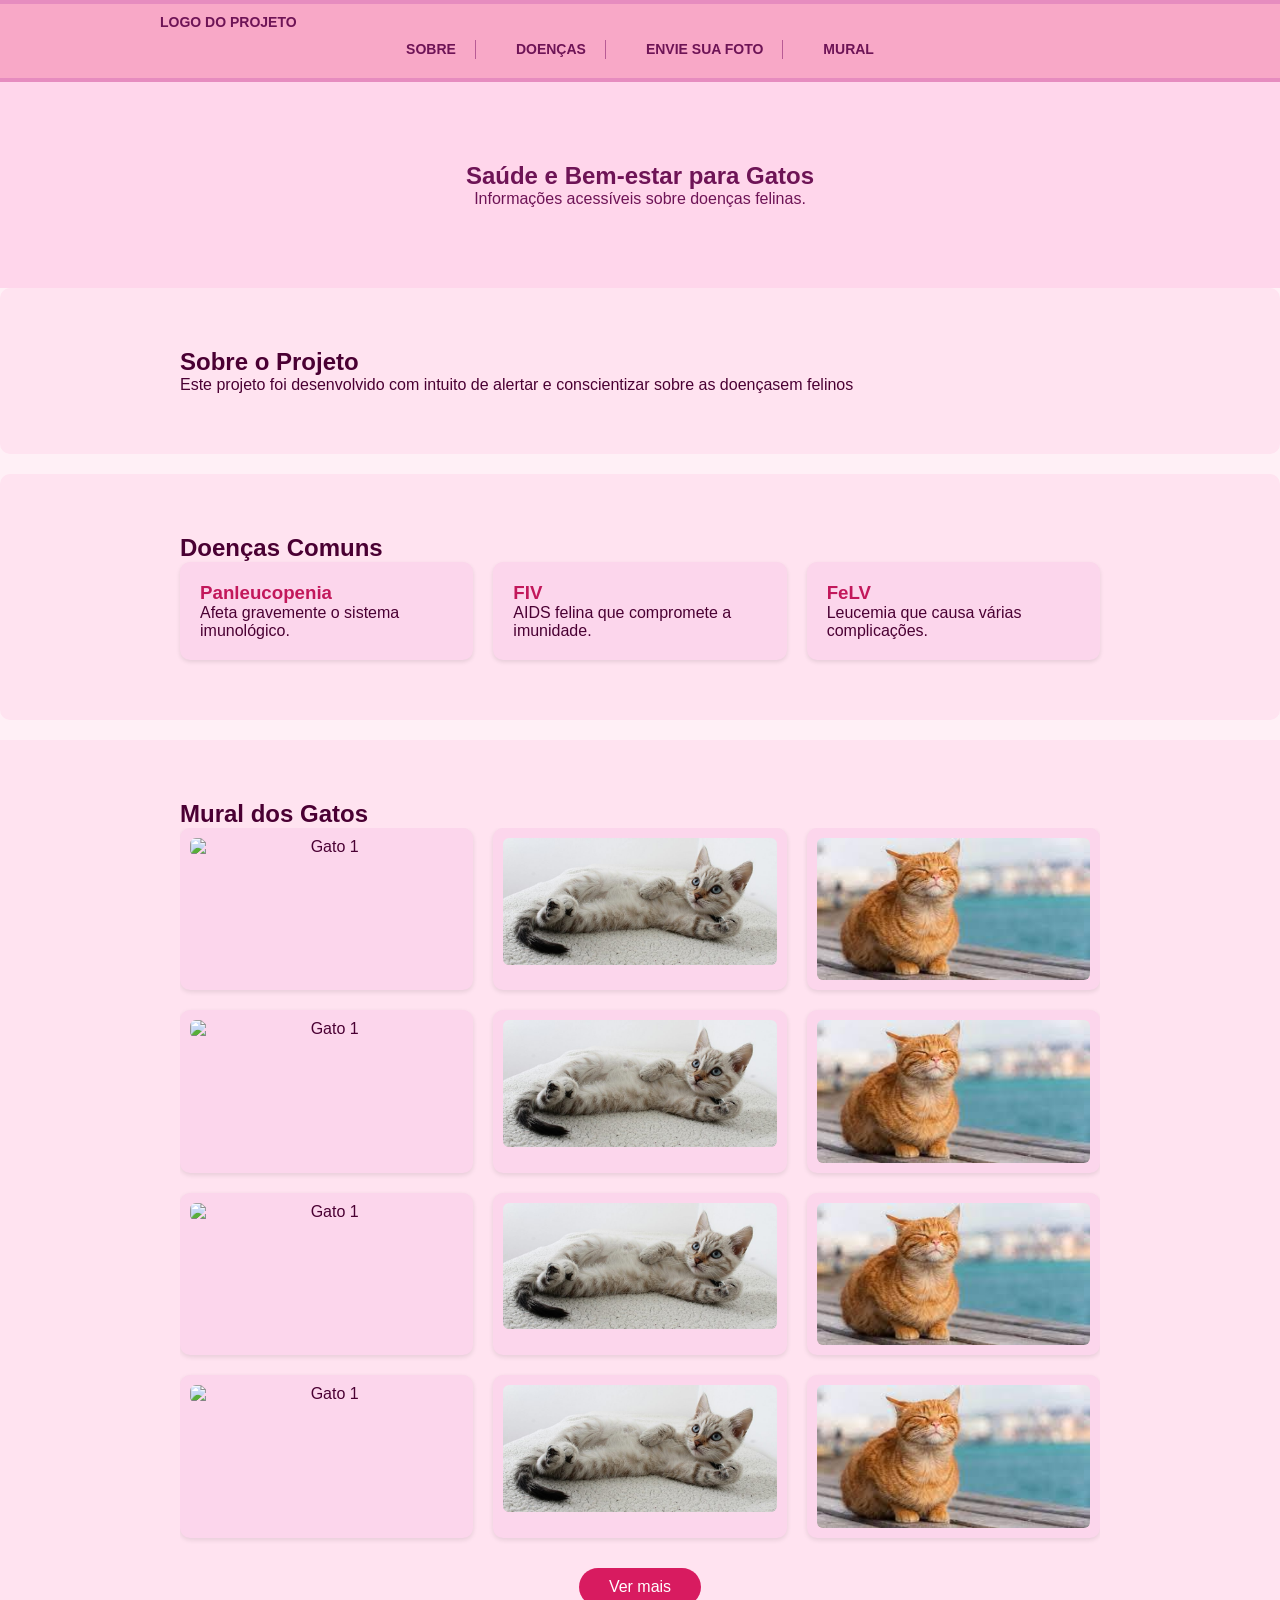
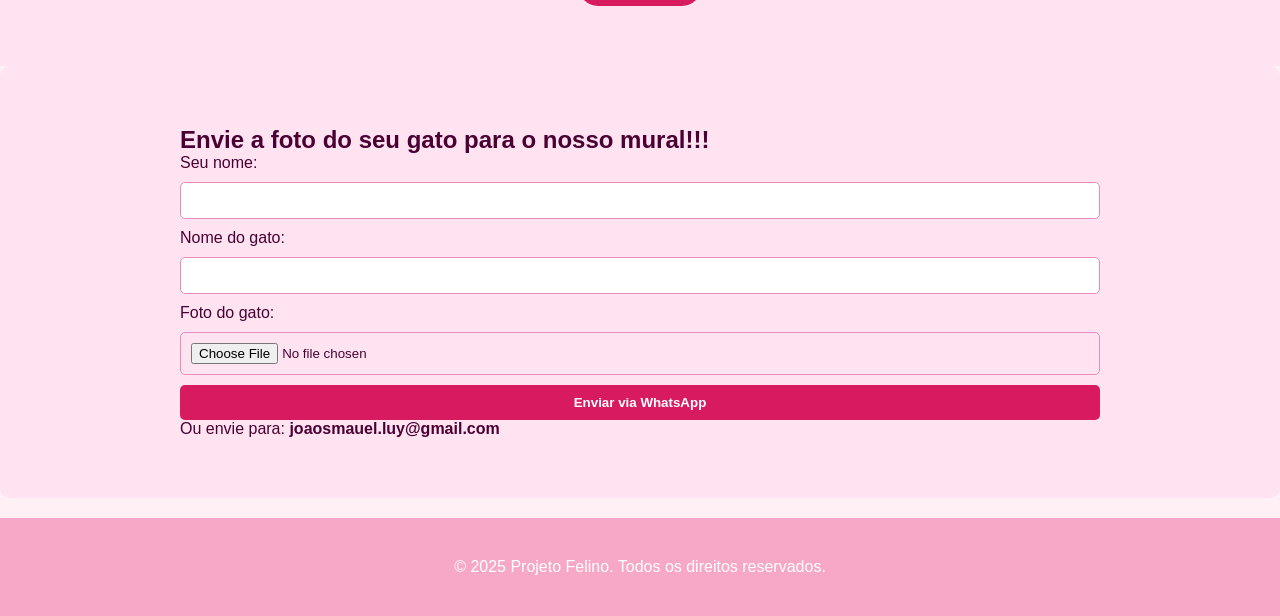
==== index.html @ 4109ca5e "first commit" ====
<!DOCTYPE html>
<html lang="pt-BR">

<head>
    <meta charset="UTF-8">
    <meta name="viewport" content="width=device-width, initial-scale=1.0">
    <title>Projeto Felino</title>
    <link rel="stylesheet" href="style.css">
</head>

<body>

    <header>
        <div class="nav-container">
            <nav>
                <div class="nav-header">
                    <div class="logo">Logo do Projeto</div>
                    <button class="menu-toggle" aria-label="Abrir menu">
                        &#9776;
                    </button>
                </div>

                <ul class="nav-links">
                    <li><a href="#sobre">Sobre</a></li>
                    <li><a href="#doencas">Doenças</a></li>
                    <li><a href="#envio">Envie sua Foto</a></li>
                    <li><a href="#mural">Mural</a></li>
                </ul>
            </nav>
        </div>
    </header>

    <section id="inicio" class="hero">
        <div class="container">
            <h2>Saúde e Bem-estar para Gatos</h2>
            <p>Informações acessíveis sobre doenças felinas.</p>
        </div>
    </section>

    <section id="sobre" class="sobre">
        <div class="container">
            <h2>Sobre o Projeto</h2>
            <p>Este projeto foi desenvolvido com intuito de alertar e conscientizar sobre as doençasem felinos</p>
        </div>
    </section>

    <section id="posts" class="doencas">
        <div class="container">
            <h2>Doenças Comuns</h2>
            <div class="cards">
                <div class="card">
                    <h3>Panleucopenia</h3>
                    <p>Afeta gravemente o sistema imunológico.</p>
                </div>
                <div class="card">
                    <h3>FIV</h3>
                    <p>AIDS felina que compromete a imunidade.</p>
                </div>
                <div class="card">
                    <h3>FeLV</h3>
                    <p>Leucemia que causa várias complicações.</p>
                </div>
            </div>
        </div>
    </section>

    <section class="mural">
        <div class="container">
            <h2>Mural dos Gatos</h2>
            <div class="mural-grid" id="mural">
                <div class="foto"><img src="images/gato1.jpg" alt="Gato 1"></div>
                <div class="foto"><img src="images/gato2.jpg" alt="Gato 2"></div>
                <div class="foto"><img src="images/gato3.jpg" alt="Gato 3"></div>
                <div class="foto"><img src="images/gato1.jpg" alt="Gato 1"></div>
                <div class="foto"><img src="images/gato2.jpg" alt="Gato 2"></div>
                <div class="foto"><img src="images/gato3.jpg" alt="Gato 3"></div>
                <div class="foto"><img src="images/gato1.jpg" alt="Gato 1"></div>
                <div class="foto"><img src="images/gato2.jpg" alt="Gato 2"></div>
                <div class="foto"><img src="images/gato3.jpg" alt="Gato 3"></div>
                <div class="foto"><img src="images/gato1.jpg" alt="Gato 1"></div>
                <div class="foto"><img src="images/gato2.jpg" alt="Gato 2"></div>
                <div class="foto"><img src="images/gato3.jpg" alt="Gato 3"></div>
                <div class="foto"><img src="images/gato1.jpg" alt="Gato 1"></div>
                <div class="foto"><img src="images/gato2.jpg" alt="Gato 2"></div>
                <div class="foto"><img src="images/gato3.jpg" alt="Gato 3"></div>
                <div class="foto"><img src="images/gato1.jpg" alt="Gato 1"></div>
                <div class="foto"><img src="images/gato2.jpg" alt="Gato 2"></div>
                <div class="foto"><img src="images/gato3.jpg" alt="Gato 3"></div>
            </div>

            <button id="verMaisBtn">Ver mais</button>
        </div>
    </section>


    <section id="quadros" class="envio">
        <div class="container">
            <h2>Envie a foto do seu gato para o nosso mural!!!</h2>
            <form action="https://wa.me/42999690560?text=Envio%20de%20foto%20de%20gato" method="get" target="_blank">
                <label for="nome">Seu nome:</label>
                <input type="text" id="nome" name="nome" required>

                <label for="gato">Nome do gato:</label>
                <input type="text" id="gato" name="gato" required>

                <label for="foto">Foto do gato:</label>
                <input type="file" id="foto" name="foto" accept="image/*">

                <button type="submit">Enviar via WhatsApp</button>
            </form>
            <p>Ou envie para: <strong>joaosmauel.luy@gmail.com</strong></p>
        </div>
    </section>

    <footer>
        <div class="container">
            <p>&copy; 2025 Projeto Felino. Todos os direitos reservados.</p>
        </div>
    </footer>

    <script>
        const mural = document.getElementById("mural");
        const btn = document.getElementById("verMaisBtn");

        let linhasExibidas = 3;

        function getLinhaAltura() {
            const largura = window.innerWidth;
            if (largura < 480) return 280; // 1 coluna
            else if (largura < 768) return 280; // 2 colunas
            else return 280; // 3 colunas
        }

        btn.addEventListener("click", () => {
            linhasExibidas += 3;
            mural.style.maxHeight = `${linhasExibidas * getLinhaAltura()}px`;

            if (mural.children.length <= linhasExibidas * 3) {
                btn.style.display = "none";
            }
        });

        const menuToggle = document.querySelector('.menu-toggle');
        const navLinks = document.querySelector('.nav-links');

        menuToggle.addEventListener('click', () => {
            navLinks.classList.toggle('active');
        });
    </script>
</body>
</html>
---- style.css ----
* {
    margin: 0;
    padding: 0;
    box-sizing: border-box;
}

body {
    font-family: "Segoe UI", sans-serif;
    background-color: #fff0f6;
    color: #4a0033;
}

.container {
    max-width: 960px;
    margin: auto;
    padding: 20px;
}

header {
    background-color: #f8a8c7;
    border-top: 4px solid #e68cbf;
    border-bottom: 4px solid #e68cbf;
}

.nav-container {
    max-width: 960px;
    margin: auto;
    padding: 10px 0;
}

nav ul {
    display: flex;
    justify-content: center;
    align-items: center;
    list-style: none;
}

nav ul li {
    margin: 0 10px;
    padding: 10px 20px;
    position: relative;
}

nav ul li:not(:last-child)::after {
    content: "";
    position: absolute;
    right: 0;
    top: 25%;
    height: 50%;
    border-right: 1px solid #b85b95;
}

nav a {
    color: #6e1456;
    font-weight: bold;
    text-decoration: none;
    text-transform: uppercase;
    font-size: 14px;
}

.hero {
    background: #ffd6eb;
    padding: 60px 20px;
    text-align: center;
    color: #6e1456;
}

.sobre,
.doencas,
.envio {
    padding: 40px 20px;
    background-color: #ffe3f0;
    margin-bottom: 20px;
    border-radius: 10px;
}

.cards {
    display: flex;
    flex-wrap: wrap;
    gap: 20px;
}

.card {
    background-color: #fcd6ec;
    padding: 20px;
    border-radius: 10px;
    flex: 1 1 calc(33% - 20px);
    box-shadow: 0 2px 4px rgba(0, 0, 0, 0.1);
}

.card h3 {
    color: #c2185b;
}

.mural {
    background-color: #ffe3f0;
    padding: 40px 20px;
    overflow: hidden;
}

.mural-grid {
    display: grid;
    grid-template-columns: repeat(3, 1fr);
    gap: 20px;
    max-height: 720px;
    overflow: hidden;
    transition: max-height 0.5s ease;
}

.foto {
    background-color: #fcd6ec;
    padding: 10px;
    border-radius: 10px;
    text-align: center;
    box-shadow: 0 2px 5px rgba(0, 0, 0, 0.1);
}

.foto img {
    width: 100%;
    height: auto;
    border-radius: 6px;
}

img {
    max-width: 100%;
    height: auto;
    display: block;
}


/* Botão "Ver mais" */
#verMaisBtn {
    display: block;
    margin: 20px auto 0;
    background-color: #d81b60;
    color: white;
    border: none;
    padding: 10px 30px;
    font-size: 16px;
    border-radius: 20px;
    cursor: pointer;
    transition: background 0.3s ease;
}

#verMaisBtn:hover {
    background-color: #ad1457;
}

form {
    display: flex;
    flex-direction: column;
    gap: 10px;
}

form input,
form button {
    padding: 10px;
    border-radius: 5px;
    border: 1px solid #e68cbf;
}

form button {
    background-color: #d81b60;
    color: white;
    font-weight: bold;
    cursor: pointer;
    border: none;
    transition: 0.3s;
}

form button:hover {
    background-color: #ad1457;
}

footer {
    text-align: center;
    padding: 20px;
    background-color: #f8a8c7;
    color: white;
}

@media (max-width: 1024px) {
    .container {
        padding: 20px 30px;
    }

    nav ul {
        flex-wrap: wrap;
        justify-content: center;
    }

    .card {
        flex: 1 1 100%;
    }

    .cards {
        flex-direction: column;
    }
}

/* Estilo do logo para igualar com os links do menu */
.logo {
    font-weight: bold;
    color: #6e1456;
    text-transform: uppercase;
    font-size: 14px;
    cursor: default;
}

/* Oculta o botão menu-toggle por padrão (desktop) */
.menu-toggle {
    display: none;
    background: none;
    border: none;
    font-size: 28px;
    color: #6e1456;
    cursor: pointer;
}

/* Nav-links padrão desktop */
.nav-links {
    display: flex;
    justify-content: center;
    align-items: center;
}

/* Em telas pequenas, mostra o menu-toggle e esconde nav-links */
@media (max-width: 768px) {
    .menu-toggle {
        display: block;
    }

    .nav-links {
        display: none;
        flex-direction: column;
        background-color: #f8a8c7;
        position: absolute;
        width: 100%;
        left: 0;
        top: 56px; /* altura do header */
        padding: 10px 0;
        border-bottom: 4px solid #e68cbf;
        z-index: 10;
    }

    /* Quando ativo, mostra o menu */
    .nav-links.active {
        display: flex;
    }

    nav ul li {
        margin: 10px 0;
        padding: 0;
        border: none;
    }

    nav ul li:not(:last-child)::after {
        display: none;
    }
}


@media (max-width: 480px) {
    .container {
        padding: 15px;
    }

    .hero h2 {
        font-size: 22px;
    }

    .hero p {
        font-size: 14px;
    }

    nav ul {
        flex-direction: column;
        gap: 6px;
    }

    .mural-grid {
        grid-template-columns: 1fr;
        max-height: calc(3 * 280px);
        /* 3 linhas de 1 coluna */
    }

    #verMaisBtn {
        width: 100%;
        font-size: 14px;
        padding: 12px;
    }
}
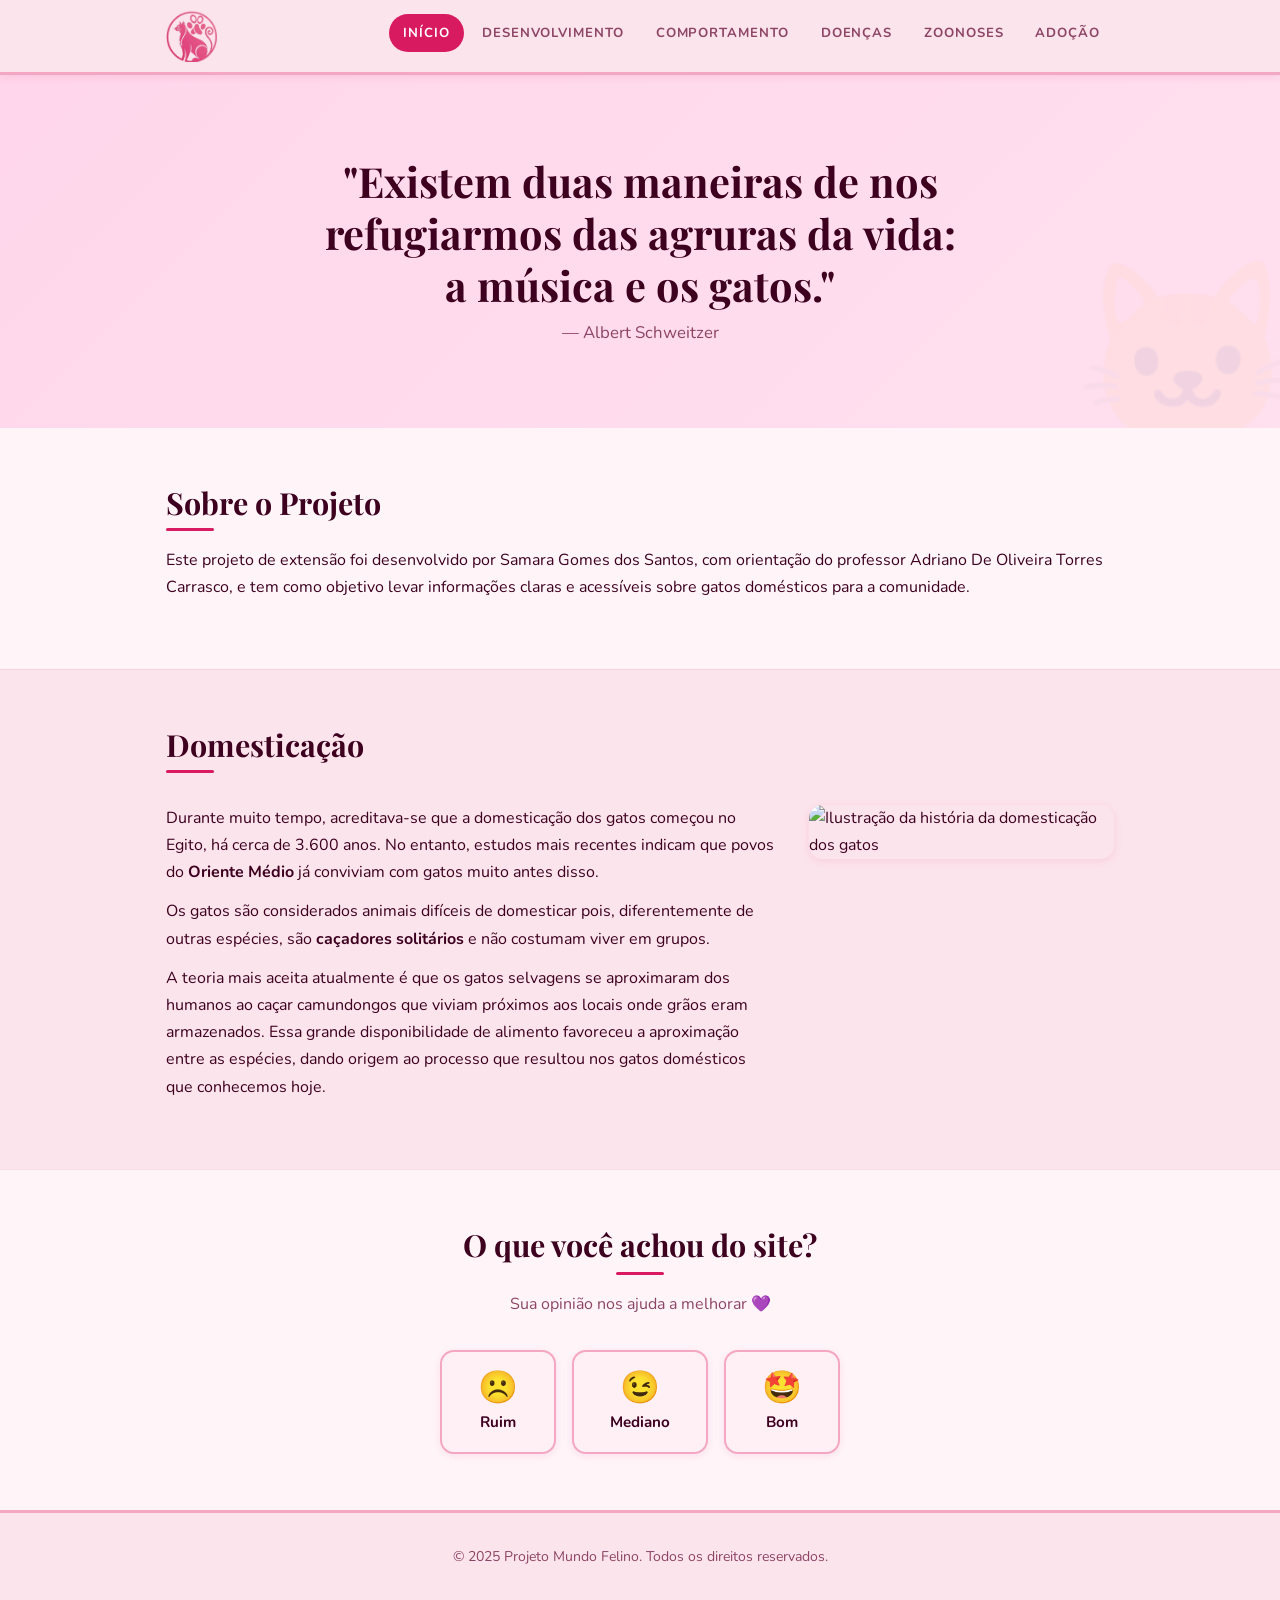
==== commit 50c1da06: "projeto_mundo_felino" ====
--- a/index.html
+++ b/index.html
@@ -4,148 +4,115 @@
 <head>
     <meta charset="UTF-8">
     <meta name="viewport" content="width=device-width, initial-scale=1.0">
-    <title>Projeto Felino</title>
-    <link rel="stylesheet" href="style.css">
+    <title>Mundo Felino — Saúde e Bem-estar para Gatos</title>
+    <meta name="description"
+        content="Informações claras e acessíveis sobre saúde, doenças e bem-estar de gatos domésticos.">
+    <link rel="icon" type="image/png" href="../images/logo.png">
+    <link rel="stylesheet" href="../css/shared.css">
+    <link rel="stylesheet" href="../css/index.css">
 </head>
 
 <body>
 
-    <header>
+    <header class="site-header">
         <div class="nav-container">
-            <nav>
-                <div class="nav-header">
-                    <div class="logo">Logo do Projeto</div>
-                    <button class="menu-toggle" aria-label="Abrir menu">
-                        &#9776;
-                    </button>
-                </div>
-
-                <ul class="nav-links">
-                    <li><a href="#sobre">Sobre</a></li>
-                    <li><a href="#doencas">Doenças</a></li>
-                    <li><a href="#envio">Envie sua Foto</a></li>
-                    <li><a href="#mural">Mural</a></li>
+            <a href="index.html" class="logo" aria-label="Mundo Felino — Início">
+                <img src="../images/logo.png" alt="Logo Mundo Felino">
+            </a>
+            <button class="menu-toggle" aria-label="Abrir menu" aria-expanded="false">☰</button>
+            <nav class="site-nav" aria-label="Navegação principal">
+                <ul>
+                    <li><a href="index.html" class="active">Início</a></li>
+                    <li><a href="desenvolvimento.html">Desenvolvimento</a></li>
+                    <li><a href="comportamento.html">Comportamento</a></li>
+                    <li><a href="doencas.html">Doenças</a></li>
+                    <li><a href="zoonoses.html">Zoonoses</a></li>
+                    <li><a href="adocao.html">Adoção</a></li>
                 </ul>
             </nav>
         </div>
     </header>
 
-    <section id="inicio" class="hero">
+    <section class="hero">
         <div class="container">
-            <h2>Saúde e Bem-estar para Gatos</h2>
-            <p>Informações acessíveis sobre doenças felinas.</p>
+            <h2>"Existem duas maneiras de nos refugiarmos das agruras da vida:<br>a música e os gatos."</h2>
+            <p>— Albert Schweitzer</p>
         </div>
     </section>
 
-    <section id="sobre" class="sobre">
+    <section class="section fade-in">
         <div class="container">
             <h2>Sobre o Projeto</h2>
-            <p>Este projeto foi desenvolvido com intuito de alertar e conscientizar sobre as doençasem felinos</p>
+            <p>Este projeto de extensão foi desenvolvido por Samara Gomes dos Santos, com orientação do professor
+                Adriano De Oliveira Torres Carrasco, e tem como objetivo levar informações claras e acessíveis sobre
+                gatos domésticos para a comunidade.</p>
         </div>
     </section>
 
-    <section id="posts" class="doencas">
+    <section class="section section--alt fade-in">
         <div class="container">
-            <h2>Doenças Comuns</h2>
-            <div class="cards">
-                <div class="card">
-                    <h3>Panleucopenia</h3>
-                    <p>Afeta gravemente o sistema imunológico.</p>
+            <h2>Domesticação</h2>
+
+            <div class="split-layout">
+                <div class="split-layout__text">
+                    <p>
+                        Durante muito tempo, acreditava-se que a domesticação dos gatos começou no Egito, há cerca de
+                        3.600 anos.
+                        No entanto, estudos mais recentes indicam que povos do <strong>Oriente Médio</strong> já
+                        conviviam com gatos muito antes disso.
+                    </p>
+                    <p>
+                        Os gatos são considerados animais difíceis de domesticar pois, diferentemente de outras
+                        espécies, são
+                        <strong>caçadores solitários</strong> e não costumam viver em grupos.
+                    </p>
+                    <p>
+                        A teoria mais aceita atualmente é que os gatos selvagens se aproximaram dos humanos ao caçar
+                        camundongos
+                        que viviam próximos aos locais onde grãos eram armazenados. Essa grande disponibilidade de
+                        alimento
+                        favoreceu a aproximação entre as espécies, dando origem ao processo que resultou nos gatos
+                        domésticos que conhecemos hoje.
+                    </p>
                 </div>
-                <div class="card">
-                    <h3>FIV</h3>
-                    <p>AIDS felina que compromete a imunidade.</p>
-                </div>
-                <div class="card">
-                    <h3>FeLV</h3>
-                    <p>Leucemia que causa várias complicações.</p>
+
+                <div class="split-layout__media">
+                    <img src="images/gato_domesticacao.jpg" alt="Ilustração da história da domesticação dos gatos">
                 </div>
             </div>
         </div>
     </section>
 
-    <section class="mural">
+    <section class="section feedback-section fade-in">
         <div class="container">
-            <h2>Mural dos Gatos</h2>
-            <div class="mural-grid" id="mural">
-                <div class="foto"><img src="images/gato1.jpg" alt="Gato 1"></div>
-                <div class="foto"><img src="images/gato2.jpg" alt="Gato 2"></div>
-                <div class="foto"><img src="images/gato3.jpg" alt="Gato 3"></div>
-                <div class="foto"><img src="images/gato1.jpg" alt="Gato 1"></div>
-                <div class="foto"><img src="images/gato2.jpg" alt="Gato 2"></div>
-                <div class="foto"><img src="images/gato3.jpg" alt="Gato 3"></div>
-                <div class="foto"><img src="images/gato1.jpg" alt="Gato 1"></div>
-                <div class="foto"><img src="images/gato2.jpg" alt="Gato 2"></div>
-                <div class="foto"><img src="images/gato3.jpg" alt="Gato 3"></div>
-                <div class="foto"><img src="images/gato1.jpg" alt="Gato 1"></div>
-                <div class="foto"><img src="images/gato2.jpg" alt="Gato 2"></div>
-                <div class="foto"><img src="images/gato3.jpg" alt="Gato 3"></div>
-                <div class="foto"><img src="images/gato1.jpg" alt="Gato 1"></div>
-                <div class="foto"><img src="images/gato2.jpg" alt="Gato 2"></div>
-                <div class="foto"><img src="images/gato3.jpg" alt="Gato 3"></div>
-                <div class="foto"><img src="images/gato1.jpg" alt="Gato 1"></div>
-                <div class="foto"><img src="images/gato2.jpg" alt="Gato 2"></div>
-                <div class="foto"><img src="images/gato3.jpg" alt="Gato 3"></div>
+            <h2>O que você achou do site?</h2>
+            <p style="color: var(--color-text-muted); margin-top: 8px;">Sua opinião nos ajuda a melhorar 💜</p>
+
+            <div class="feedback-options">
+                <button class="feedback-btn" data-tipo="ruim">
+                    <span class="emoji">☹️</span> Ruim
+                </button>
+                <button class="feedback-btn" data-tipo="mediano">
+                    <span class="emoji">😉</span> Mediano
+                </button>
+                <button class="feedback-btn" data-tipo="bom">
+                    <span class="emoji">🤩</span> Bom
+                </button>
             </div>
-
-            <button id="verMaisBtn">Ver mais</button>
         </div>
     </section>
 
-
-    <section id="quadros" class="envio">
-        <div class="container">
-            <h2>Envie a foto do seu gato para o nosso mural!!!</h2>
-            <form action="https://wa.me/42999690560?text=Envio%20de%20foto%20de%20gato" method="get" target="_blank">
-                <label for="nome">Seu nome:</label>
-                <input type="text" id="nome" name="nome" required>
-
-                <label for="gato">Nome do gato:</label>
-                <input type="text" id="gato" name="gato" required>
-
-                <label for="foto">Foto do gato:</label>
-                <input type="file" id="foto" name="foto" accept="image/*">
-
-                <button type="submit">Enviar via WhatsApp</button>
-            </form>
-            <p>Ou envie para: <strong>joaosmauel.luy@gmail.com</strong></p>
-        </div>
-    </section>
-
-    <footer>
-        <div class="container">
-            <p>&copy; 2025 Projeto Felino. Todos os direitos reservados.</p>
-        </div>
+    <footer class="site-footer">
+        <p>&copy; 2025 Projeto Mundo Felino. Todos os direitos reservados.</p>
     </footer>
 
-    <script>
-        const mural = document.getElementById("mural");
-        const btn = document.getElementById("verMaisBtn");
+    <a href="#" class="btn-top" aria-label="Voltar ao topo">↑</a>
 
-        let linhasExibidas = 3;
-
-        function getLinhaAltura() {
-            const largura = window.innerWidth;
-            if (largura < 480) return 280; // 1 coluna
-            else if (largura < 768) return 280; // 2 colunas
-            else return 280; // 3 colunas
-        }
-
-        btn.addEventListener("click", () => {
-            linhasExibidas += 3;
-            mural.style.maxHeight = `${linhasExibidas * getLinhaAltura()}px`;
-
-            if (mural.children.length <= linhasExibidas * 3) {
-                btn.style.display = "none";
-            }
-        });
-
-        const menuToggle = document.querySelector('.menu-toggle');
-        const navLinks = document.querySelector('.nav-links');
-
-        menuToggle.addEventListener('click', () => {
-            navLinks.classList.toggle('active');
-        });
+    <script src="../js/shared.js" defer></script>
+    <script type="module">
+        import { iniciarFeedback } from "../js/feedback.js";
+        document.addEventListener('DOMContentLoaded', iniciarFeedback);
     </script>
 </body>
+
 </html>
--- a/css/shared.css
+++ b/css/shared.css
@@ -0,0 +1,547 @@
+/* ============================================================
+   MUNDO FELINO — DESIGN SYSTEM COMPARTILHADO
+   Importado por todas as páginas
+   ============================================================ */
+
+/* --- Google Fonts --- */
+@import url('https://fonts.googleapis.com/css2?family=Playfair+Display:wght@600;700&family=Nunito:wght@400;500;600;700&display=swap');
+
+/* ============================================================
+   VARIÁVEIS DE DESIGN
+   ============================================================ */
+:root {
+  /* Cores principais */
+  --color-primary:       #d81b60;
+  --color-primary-dark:  #ad1457;
+  --color-primary-light: #f48fb1;
+
+  /* Backgrounds */
+  --color-bg:            #fff5f9;
+  --color-bg-section:    #fce4ec;
+  --color-bg-card:       #fff0f6;
+  --color-bg-highlight:  #ffd6eb;
+  --color-bg-header:     #fce4ec;
+
+  /* Texto */
+  --color-text:          #3d001f;
+  --color-text-muted:    #8d4565;
+  --color-text-light:    #fff;
+
+  /* Bordas e sombras */
+  --color-border:        #f4a7c3;
+  --shadow-sm:           0 2px 8px rgba(216, 27, 96, 0.10);
+  --shadow-md:           0 6px 24px rgba(216, 27, 96, 0.14);
+  --shadow-lg:           0 12px 40px rgba(216, 27, 96, 0.18);
+
+  /* Tipografia */
+  --font-display:        'Playfair Display', Georgia, serif;
+  --font-body:           'Nunito', 'Segoe UI', sans-serif;
+
+  /* Espaçamentos */
+  --spacing-xs:  8px;
+  --spacing-sm:  16px;
+  --spacing-md:  32px;
+  --spacing-lg:  56px;
+  --spacing-xl:  80px;
+
+  /* Bordas */
+  --radius-sm:  8px;
+  --radius-md:  14px;
+  --radius-lg:  24px;
+  --radius-pill: 100px;
+
+  /* Transições */
+  --transition: 0.28s cubic-bezier(0.4, 0, 0.2, 1);
+}
+
+/* ============================================================
+   RESET GLOBAL
+   ============================================================ */
+*, *::before, *::after {
+  margin: 0;
+  padding: 0;
+  box-sizing: border-box;
+}
+
+html {
+  scroll-behavior: smooth;
+  font-size: 16px;
+}
+
+body {
+  font-family: var(--font-body);
+  background-color: var(--color-bg);
+  color: var(--color-text);
+  line-height: 1.7;
+  -webkit-font-smoothing: antialiased;
+}
+
+img {
+  max-width: 100%;
+  height: auto;
+  display: block;
+}
+
+a {
+  color: var(--color-primary);
+  transition: color var(--transition);
+}
+
+a:hover {
+  color: var(--color-primary-dark);
+}
+
+ul, ol {
+  padding-left: 1.4em;
+}
+
+li {
+  margin-bottom: 6px;
+}
+
+/* ============================================================
+   LAYOUT
+   ============================================================ */
+.container {
+  max-width: 980px;
+  margin: 0 auto;
+  padding: 0 var(--spacing-sm);
+}
+
+/* ============================================================
+   TIPOGRAFIA
+   ============================================================ */
+h1, h2, h3 {
+  font-family: var(--font-display);
+  line-height: 1.25;
+  color: var(--color-text);
+}
+
+h2 {
+  font-size: clamp(1.4rem, 3vw, 1.9rem);
+  margin-bottom: var(--spacing-sm);
+  position: relative;
+  display: inline-block;
+}
+
+h2::after {
+  content: "";
+  display: block;
+  width: 48px;
+  height: 3px;
+  background: var(--color-primary);
+  border-radius: 2px;
+  margin-top: 6px;
+}
+
+h3 {
+  font-size: clamp(1.1rem, 2.5vw, 1.4rem);
+  color: var(--color-primary);
+  margin-bottom: 10px;
+}
+
+h4 {
+  font-family: var(--font-body);
+  font-size: 0.95rem;
+  font-weight: 700;
+  color: var(--color-primary-dark);
+  text-transform: uppercase;
+  letter-spacing: 0.06em;
+  margin: var(--spacing-sm) 0 6px;
+}
+
+p {
+  margin-bottom: 12px;
+  color: var(--color-text);
+}
+
+/* ============================================================
+   HEADER / NAVEGAÇÃO
+   ============================================================ */
+.site-header {
+  background-color: var(--color-bg-header);
+  border-bottom: 3px solid var(--color-border);
+  position: sticky;
+  top: 0;
+  z-index: 1000;
+  box-shadow: var(--shadow-sm);
+}
+
+.nav-container {
+  max-width: 980px;
+  margin: 0 auto;
+  padding: 0 var(--spacing-sm);
+  display: flex;
+  align-items: center;
+  justify-content: space-between;
+  gap: var(--spacing-sm);
+  height: 72px;
+}
+
+.logo {
+  flex-shrink: 0;
+  height: 52px;
+  display: flex;
+  align-items: center;
+}
+
+.logo img {
+  height: 100%;
+  width: auto;
+}
+
+.site-nav ul {
+  display: flex;
+  list-style: none;
+  gap: 4px;
+  padding: 0;
+  margin: 0;
+}
+
+.site-nav a {
+  display: inline-block;
+  padding: 8px 14px;
+  font-size: 0.82rem;
+  font-weight: 700;
+  text-transform: uppercase;
+  letter-spacing: 0.07em;
+  color: var(--color-text-muted);
+  text-decoration: none;
+  border-radius: var(--radius-pill);
+  transition: background var(--transition), color var(--transition);
+}
+
+.site-nav a:hover,
+.site-nav a.active {
+  background: var(--color-primary);
+  color: var(--color-text-light);
+}
+
+/* Botão menu mobile */
+.menu-toggle {
+  display: none;
+  background: none;
+  border: 2px solid var(--color-primary);
+  border-radius: var(--radius-sm);
+  color: var(--color-primary);
+  font-size: 20px;
+  cursor: pointer;
+  padding: 4px 10px;
+  line-height: 1;
+  transition: background var(--transition), color var(--transition);
+}
+
+.menu-toggle:hover {
+  background: var(--color-primary);
+  color: white;
+}
+
+/* ============================================================
+   HERO
+   ============================================================ */
+.hero {
+  background: linear-gradient(135deg, var(--color-bg-highlight) 0%, #ffe0ef 100%);
+  padding: var(--spacing-xl) var(--spacing-sm);
+  text-align: center;
+  position: relative;
+  overflow: hidden;
+}
+
+.hero::before {
+  content: "🐱";
+  position: absolute;
+  font-size: 180px;
+  opacity: 0.05;
+  bottom: -20px;
+  right: -20px;
+  line-height: 1;
+  pointer-events: none;
+}
+
+.hero h2 {
+  font-size: clamp(1.6rem, 4vw, 2.6rem);
+  color: var(--color-text);
+  max-width: 760px;
+  margin: 0 auto var(--spacing-xs);
+}
+
+.hero h2::after { display: none; }
+
+.hero p {
+  font-size: 1.05rem;
+  color: var(--color-text-muted);
+  margin: 0;
+}
+
+/* ============================================================
+   SEÇÕES
+   ============================================================ */
+.section {
+  padding: var(--spacing-lg) var(--spacing-sm);
+}
+
+.section--alt {
+  background-color: var(--color-bg-section);
+}
+
+.section + .section {
+  border-top: 1px solid rgba(244, 167, 195, 0.3);
+}
+
+/* ============================================================
+   CARDS
+   ============================================================ */
+.cards-grid {
+  display: grid;
+  grid-template-columns: repeat(auto-fill, minmax(260px, 1fr));
+  gap: var(--spacing-sm);
+  margin-top: var(--spacing-sm);
+}
+
+.card {
+  background: var(--color-bg-card);
+  border-radius: var(--radius-md);
+  padding: var(--spacing-sm);
+  box-shadow: var(--shadow-sm);
+  border: 1px solid rgba(244, 167, 195, 0.3);
+  transition: transform var(--transition), box-shadow var(--transition);
+}
+
+.card:hover {
+  transform: translateY(-4px);
+  box-shadow: var(--shadow-md);
+}
+
+.card h3 {
+  font-size: 1.05rem;
+  margin-bottom: 8px;
+}
+
+.card img {
+  width: 100%;
+  border-radius: var(--radius-sm);
+  margin-bottom: 12px;
+  object-fit: cover;
+  aspect-ratio: 4/3;
+}
+
+/* ============================================================
+   LAYOUT LADO A LADO (texto + imagem)
+   ============================================================ */
+.split-layout {
+  display: flex;
+  gap: var(--spacing-md);
+  align-items: flex-start;
+  margin-top: var(--spacing-sm);
+}
+
+.split-layout__text { flex: 2; }
+.split-layout__media {
+  flex: 1;
+  display: flex;
+  flex-direction: column;
+  gap: var(--spacing-sm);
+  align-items: center;
+}
+
+.split-layout__media img {
+  width: 100%;
+  border-radius: var(--radius-md);
+  box-shadow: var(--shadow-sm);
+  transition: transform var(--transition);
+}
+
+.split-layout__media img:hover {
+  transform: scale(1.03);
+}
+
+/* ============================================================
+   BLOCO DE DOENÇA / ZOONOSE
+   ============================================================ */
+.disease-block {
+  background: var(--color-bg-card);
+  border-radius: var(--radius-md);
+  padding: var(--spacing-md);
+  margin-top: var(--spacing-md);
+  border: 1px solid rgba(244, 167, 195, 0.4);
+  box-shadow: var(--shadow-sm);
+}
+
+/* ============================================================
+   BOTÃO WHATSAPP
+   ============================================================ */
+.whatsapp-btn {
+  display: inline-flex;
+  align-items: center;
+  gap: 10px;
+  background-color: #25d366;
+  color: white;
+  font-weight: 700;
+  font-size: 1rem;
+  text-decoration: none;
+  padding: 14px 32px;
+  border-radius: var(--radius-pill);
+  box-shadow: 0 4px 16px rgba(37, 211, 102, 0.35);
+  transition: background var(--transition), transform var(--transition), box-shadow var(--transition);
+}
+
+.whatsapp-btn:hover {
+  background-color: #1ebe5e;
+  color: white;
+  transform: translateY(-2px);
+  box-shadow: 0 8px 24px rgba(37, 211, 102, 0.45);
+}
+
+/* ============================================================
+   MENSAGEM FINAL / DESTAQUE
+   ============================================================ */
+.highlight-section {
+  background: linear-gradient(135deg, #fce4ec, #ffd6eb);
+  padding: var(--spacing-lg) var(--spacing-sm);
+  text-align: center;
+}
+
+.highlight-section p {
+  max-width: 700px;
+  margin: 0 auto var(--spacing-sm);
+  font-size: 1.05rem;
+  color: var(--color-text-muted);
+}
+
+.highlight-section .love-phrase {
+  font-family: var(--font-display);
+  font-size: 1.6rem;
+  color: var(--color-primary);
+  margin-top: var(--spacing-xs);
+}
+
+/* ============================================================
+   FOOTER
+   ============================================================ */
+.site-footer {
+  background-color: var(--color-bg-header);
+  border-top: 3px solid var(--color-border);
+  text-align: center;
+  padding: var(--spacing-md) var(--spacing-sm);
+}
+
+.site-footer p {
+  font-size: 0.88rem;
+  color: var(--color-text-muted);
+  margin: 0;
+}
+
+/* ============================================================
+   BOTÃO VOLTAR AO TOPO
+   ============================================================ */
+.btn-top {
+  position: fixed;
+  bottom: 28px;
+  right: 28px;
+  background-color: var(--color-primary);
+  color: white;
+  width: 46px;
+  height: 46px;
+  border-radius: 50%;
+  font-size: 22px;
+  line-height: 46px;
+  text-align: center;
+  text-decoration: none;
+  box-shadow: var(--shadow-md);
+  opacity: 0;
+  pointer-events: none;
+  transform: translateY(12px);
+  transition: opacity var(--transition), transform var(--transition), background var(--transition);
+  z-index: 999;
+}
+
+.btn-top.visible {
+  opacity: 1;
+  pointer-events: all;
+  transform: translateY(0);
+}
+
+.btn-top:hover {
+  background-color: var(--color-primary-dark);
+  color: white;
+}
+
+/* ============================================================
+   ANIMAÇÃO DE ENTRADA
+   ============================================================ */
+.fade-in {
+  opacity: 0;
+  transform: translateY(22px);
+  transition: opacity 0.55s ease, transform 0.55s ease;
+}
+
+.fade-in.visible {
+  opacity: 1;
+  transform: translateY(0);
+}
+
+/* ============================================================
+   RESPONSIVO
+   ============================================================ */
+@media (max-width: 768px) {
+  .site-nav {
+    display: none;
+    position: absolute;
+    top: 72px;
+    left: 0;
+    width: 100%;
+    background: var(--color-bg-header);
+    border-bottom: 3px solid var(--color-border);
+    padding: var(--spacing-xs) 0;
+    box-shadow: var(--shadow-md);
+  }
+
+  .site-nav.open {
+    display: block;
+  }
+
+  .site-nav ul {
+    flex-direction: column;
+    gap: 0;
+    padding: 0;
+  }
+
+  .site-nav li {
+    margin: 0;
+    border-bottom: 1px solid rgba(244, 167, 195, 0.3);
+  }
+
+  .site-nav a {
+    display: block;
+    padding: 14px var(--spacing-sm);
+    border-radius: 0;
+    font-size: 0.9rem;
+  }
+
+  .menu-toggle {
+    display: block;
+  }
+
+  .split-layout {
+    flex-direction: column;
+  }
+
+  .split-layout__media {
+    width: 100%;
+    order: -1;
+  }
+
+  .cards-grid {
+    grid-template-columns: 1fr;
+  }
+
+  .disease-block {
+    padding: var(--spacing-sm);
+  }
+}
+
+@media (max-width: 480px) {
+  .hero {
+    padding: var(--spacing-lg) var(--spacing-sm);
+  }
+}
--- a/css/index.css
+++ b/css/index.css
@@ -0,0 +1,84 @@
+/* ============================================================
+   INDEX.CSS — Estilos específicos da página inicial
+   ============================================================ */
+
+/* Domesticação */
+.section-about p {
+  font-size: 1.02rem;
+  max-width: 680px;
+}
+
+/* Seção de feedback */
+.feedback-section {
+  padding: var(--spacing-lg) var(--spacing-sm);
+  text-align: center;
+}
+
+.feedback-section h2 {
+  display: block;
+  text-align: center;
+}
+
+.feedback-section h2::after {
+  margin: 8px auto 0;
+}
+
+.feedback-options {
+  display: flex;
+  justify-content: center;
+  gap: var(--spacing-sm);
+  margin-top: var(--spacing-md);
+  flex-wrap: wrap;
+}
+
+.feedback-btn {
+  display: flex;
+  flex-direction: column;
+  align-items: center;
+  gap: 8px;
+  padding: 20px 36px;
+  border: 2px solid var(--color-border);
+  border-radius: var(--radius-md);
+  background: var(--color-bg-card);
+  color: var(--color-text);
+  font-family: var(--font-body);
+  font-size: 0.95rem;
+  font-weight: 700;
+  cursor: pointer;
+  transition: all var(--transition);
+  box-shadow: var(--shadow-sm);
+}
+
+.feedback-btn span.emoji {
+  font-size: 2rem;
+  line-height: 1;
+}
+
+.feedback-btn:hover {
+  border-color: var(--color-primary);
+  background: var(--color-primary);
+  color: white;
+  transform: translateY(-3px);
+  box-shadow: var(--shadow-md);
+}
+
+.feedback-result {
+  margin-top: var(--spacing-md);
+  font-size: 1rem;
+  color: var(--color-primary-dark);
+  font-weight: 600;
+  min-height: 24px;
+}
+
+.feedback-stats {
+  display: flex;
+  justify-content: center;
+  gap: var(--spacing-md);
+  flex-wrap: wrap;
+  margin-top: var(--spacing-sm);
+}
+
+.stat-item {
+  font-size: 0.95rem;
+  color: var(--color-text-muted);
+}
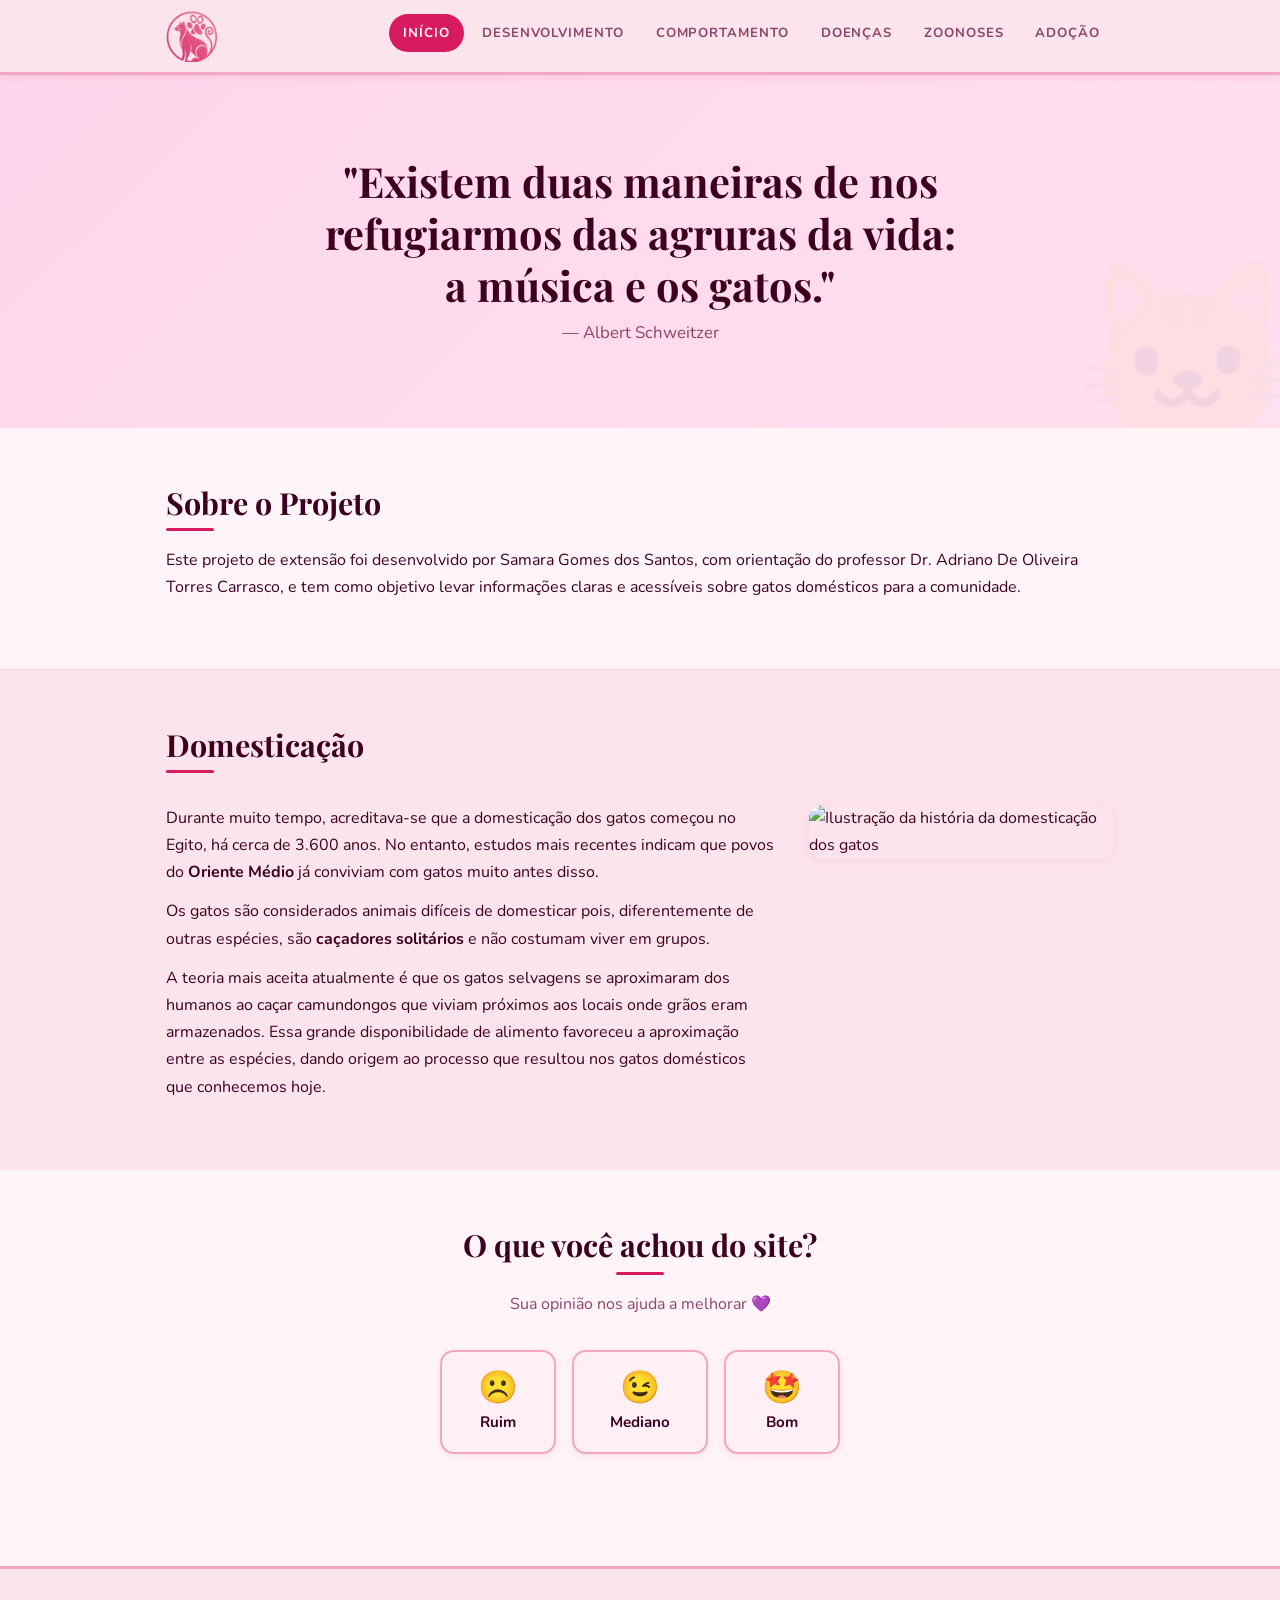
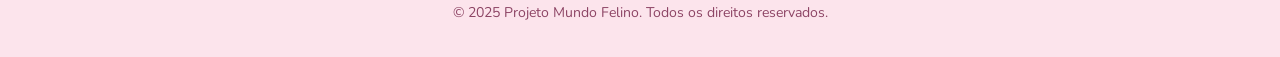
==== commit c183c89a: "projeto_mundo_felino" ====
--- a/index.html
+++ b/index.html
@@ -43,7 +43,7 @@
     <section class="section fade-in">
         <div class="container">
             <h2>Sobre o Projeto</h2>
-            <p>Este projeto de extensão foi desenvolvido por Samara Gomes dos Santos, com orientação do professor
+            <p>Este projeto de extensão foi desenvolvido por Samara Gomes dos Santos, com orientação do professor Dr.
                 Adriano De Oliveira Torres Carrasco, e tem como objetivo levar informações claras e acessíveis sobre
                 gatos domésticos para a comunidade.</p>
         </div>
@@ -88,7 +88,7 @@
             <h2>O que você achou do site?</h2>
             <p style="color: var(--color-text-muted); margin-top: 8px;">Sua opinião nos ajuda a melhorar 💜</p>
 
-            <div class="feedback-options">
+            <div class="feedback-options" id="feedback-area">
                 <button class="feedback-btn" data-tipo="ruim">
                     <span class="emoji">☹️</span> Ruim
                 </button>
@@ -99,6 +99,9 @@
                     <span class="emoji">🤩</span> Bom
                 </button>
             </div>
+
+            <p id="feedback-result" class="feedback-result"
+                style="margin-top: 20px; font-weight: bold; color: var(--color-primary);"></p>
         </div>
     </section>
 
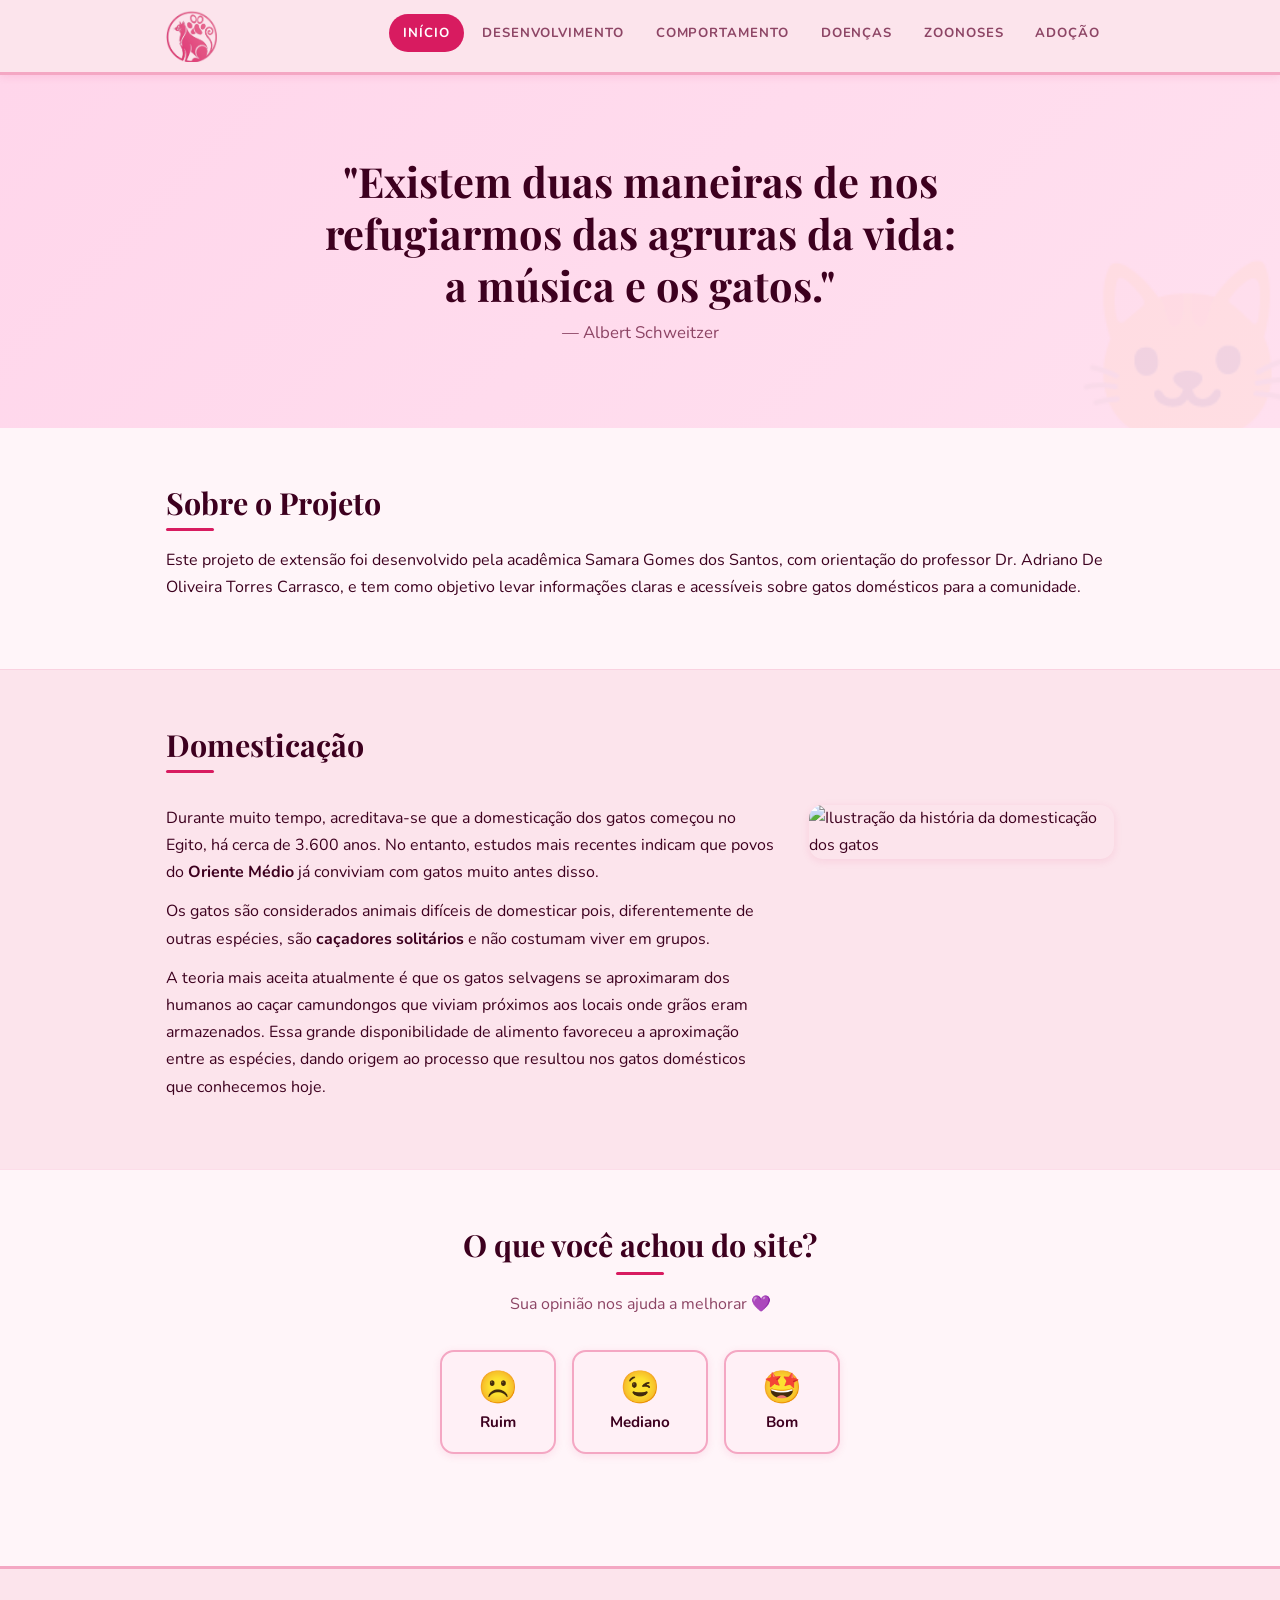
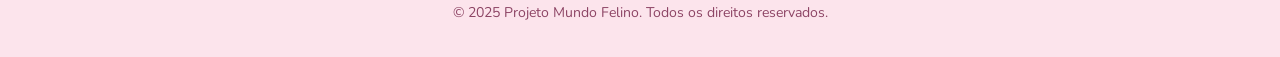
==== commit 33ef5575: "novos gatos para adoção" ====
--- a/index.html
+++ b/index.html
@@ -43,7 +43,8 @@
     <section class="section fade-in">
         <div class="container">
             <h2>Sobre o Projeto</h2>
-            <p>Este projeto de extensão foi desenvolvido por Samara Gomes dos Santos, com orientação do professor Dr.
+            <p>Este projeto de extensão foi desenvolvido pela acadêmica Samara Gomes dos Santos, com orientação do
+                professor Dr.
                 Adriano De Oliveira Torres Carrasco, e tem como objetivo levar informações claras e acessíveis sobre
                 gatos domésticos para a comunidade.</p>
         </div>
--- a/css/shared.css
+++ b/css/shared.css
@@ -11,43 +11,43 @@
    ============================================================ */
 :root {
   /* Cores principais */
-  --color-primary:       #d81b60;
-  --color-primary-dark:  #ad1457;
+  --color-primary: #d81b60;
+  --color-primary-dark: #ad1457;
   --color-primary-light: #f48fb1;
 
   /* Backgrounds */
-  --color-bg:            #fff5f9;
-  --color-bg-section:    #fce4ec;
-  --color-bg-card:       #fff0f6;
-  --color-bg-highlight:  #ffd6eb;
-  --color-bg-header:     #fce4ec;
+  --color-bg: #fff5f9;
+  --color-bg-section: #fce4ec;
+  --color-bg-card: #fff0f6;
+  --color-bg-highlight: #ffd6eb;
+  --color-bg-header: #fce4ec;
 
   /* Texto */
-  --color-text:          #3d001f;
-  --color-text-muted:    #8d4565;
-  --color-text-light:    #fff;
+  --color-text: #3d001f;
+  --color-text-muted: #8d4565;
+  --color-text-light: #fff;
 
   /* Bordas e sombras */
-  --color-border:        #f4a7c3;
-  --shadow-sm:           0 2px 8px rgba(216, 27, 96, 0.10);
-  --shadow-md:           0 6px 24px rgba(216, 27, 96, 0.14);
-  --shadow-lg:           0 12px 40px rgba(216, 27, 96, 0.18);
+  --color-border: #f4a7c3;
+  --shadow-sm: 0 2px 8px rgba(216, 27, 96, 0.10);
+  --shadow-md: 0 6px 24px rgba(216, 27, 96, 0.14);
+  --shadow-lg: 0 12px 40px rgba(216, 27, 96, 0.18);
 
   /* Tipografia */
-  --font-display:        'Playfair Display', Georgia, serif;
-  --font-body:           'Nunito', 'Segoe UI', sans-serif;
+  --font-display: 'Playfair Display', Georgia, serif;
+  --font-body: 'Nunito', 'Segoe UI', sans-serif;
 
   /* Espaçamentos */
-  --spacing-xs:  8px;
-  --spacing-sm:  16px;
-  --spacing-md:  32px;
-  --spacing-lg:  56px;
-  --spacing-xl:  80px;
+  --spacing-xs: 8px;
+  --spacing-sm: 16px;
+  --spacing-md: 32px;
+  --spacing-lg: 56px;
+  --spacing-xl: 80px;
 
   /* Bordas */
-  --radius-sm:  8px;
-  --radius-md:  14px;
-  --radius-lg:  24px;
+  --radius-sm: 8px;
+  --radius-md: 14px;
+  --radius-lg: 24px;
   --radius-pill: 100px;
 
   /* Transições */
@@ -57,7 +57,9 @@
 /* ============================================================
    RESET GLOBAL
    ============================================================ */
-*, *::before, *::after {
+*,
+*::before,
+*::after {
   margin: 0;
   padding: 0;
   box-sizing: border-box;
@@ -91,7 +93,8 @@
   color: var(--color-primary-dark);
 }
 
-ul, ol {
+ul,
+ol {
   padding-left: 1.4em;
 }
 
@@ -111,7 +114,9 @@
 /* ============================================================
    TIPOGRAFIA
    ============================================================ */
-h1, h2, h3 {
+h1,
+h2,
+h3 {
   font-family: var(--font-display);
   line-height: 1.25;
   color: var(--color-text);
@@ -265,7 +270,9 @@
   margin: 0 auto var(--spacing-xs);
 }
 
-.hero h2::after { display: none; }
+.hero h2::after {
+  display: none;
+}
 
 .hero p {
   font-size: 1.05rem;
@@ -284,7 +291,7 @@
   background-color: var(--color-bg-section);
 }
 
-.section + .section {
+.section+.section {
   border-top: 1px solid rgba(244, 167, 195, 0.3);
 }
 
@@ -335,7 +342,10 @@
   margin-top: var(--spacing-sm);
 }
 
-.split-layout__text { flex: 2; }
+.split-layout__text {
+  flex: 2;
+}
+
 .split-layout__media {
   flex: 1;
   display: flex;
@@ -466,6 +476,30 @@
   color: white;
 }
 
+/* Estilo para a legenda da imagem */
+.image-with-caption {
+  margin: 0;
+  display: flex;
+  flex-direction: column;
+}
+
+.image-with-caption figcaption {
+  margin-top: 8px;
+  font-size: 0.75rem;
+  /* Tamanho menor para não competir com o texto principal */
+  color: var(--color-text-muted);
+  font-style: italic;
+  text-align: right;
+  /* Alinhado à direita costuma ficar mais elegante em cards */
+}
+
+/* Garante que a imagem continue ocupando o espaço correto */
+.image-with-caption img {
+  width: 100%;
+  border-radius: var(--radius-md);
+  display: block;
+}
+
 /* ============================================================
    ANIMAÇÃO DE ENTRADA
    ============================================================ */
